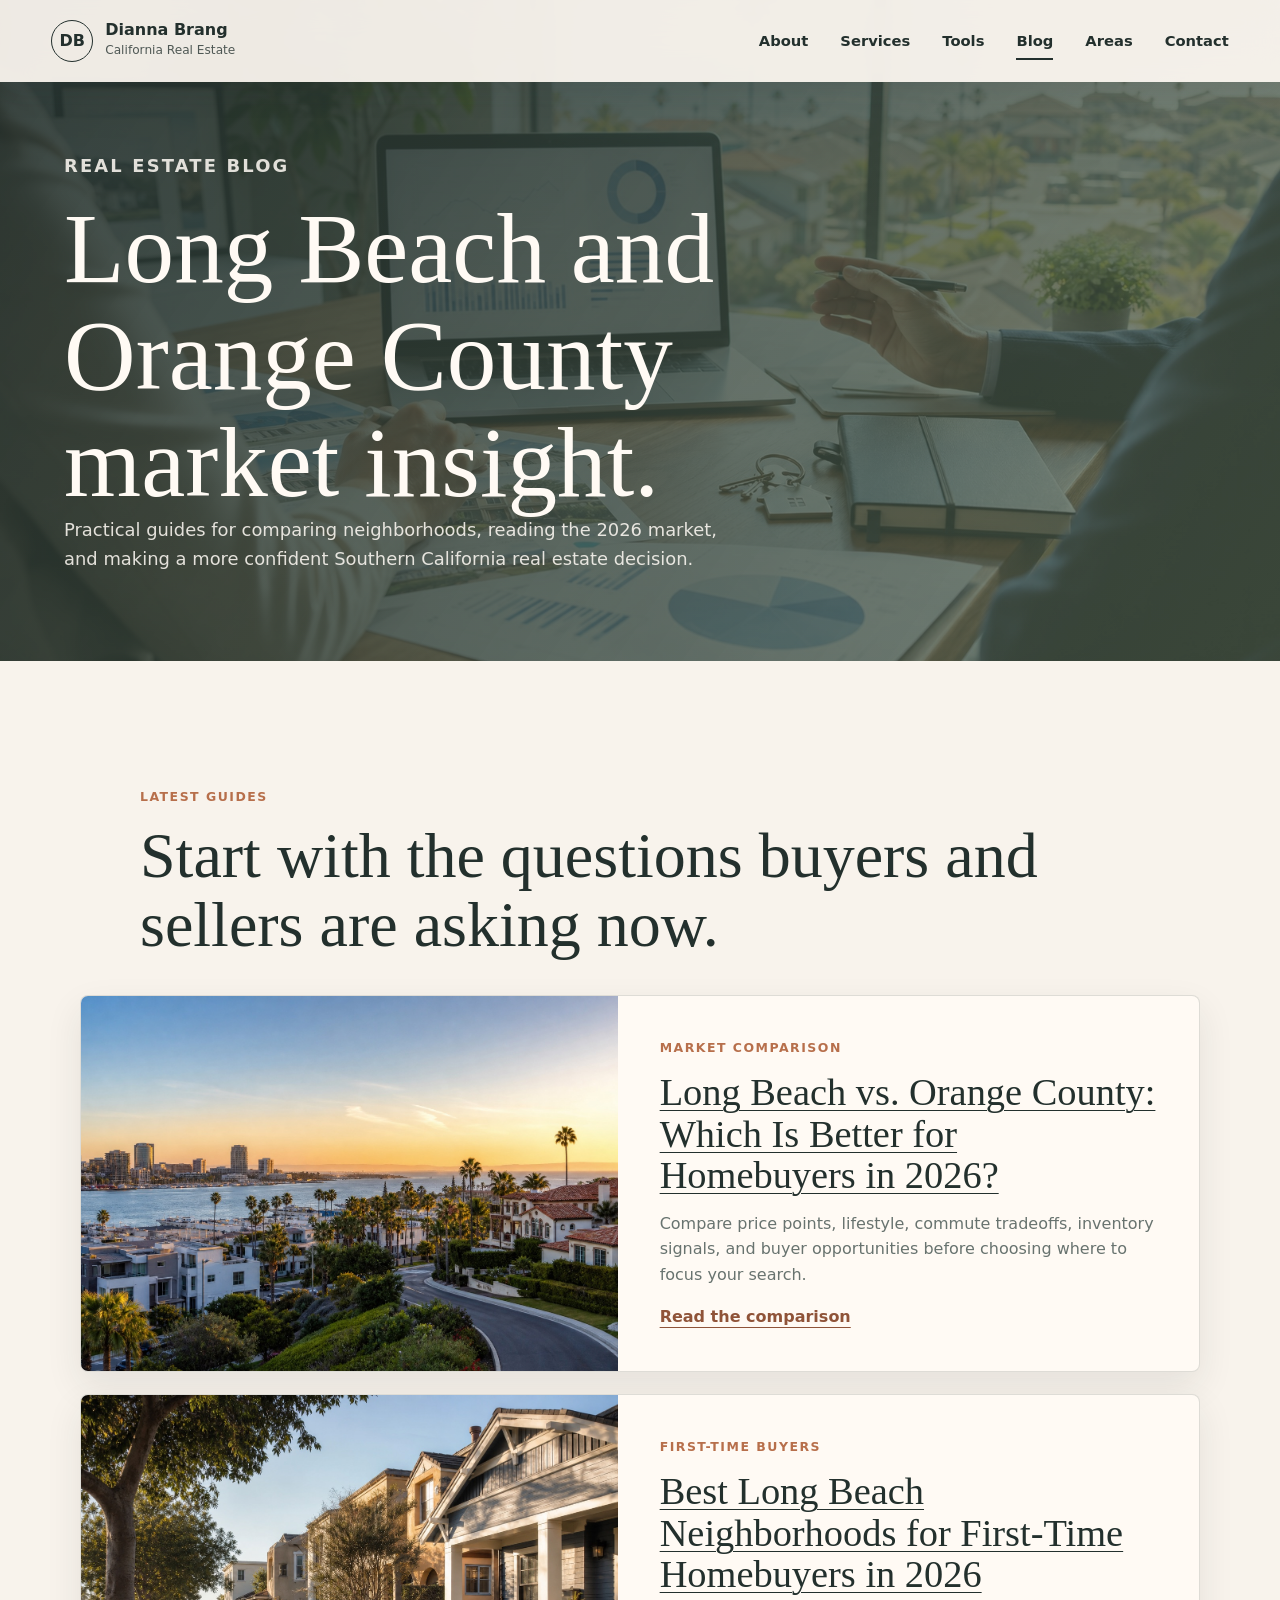
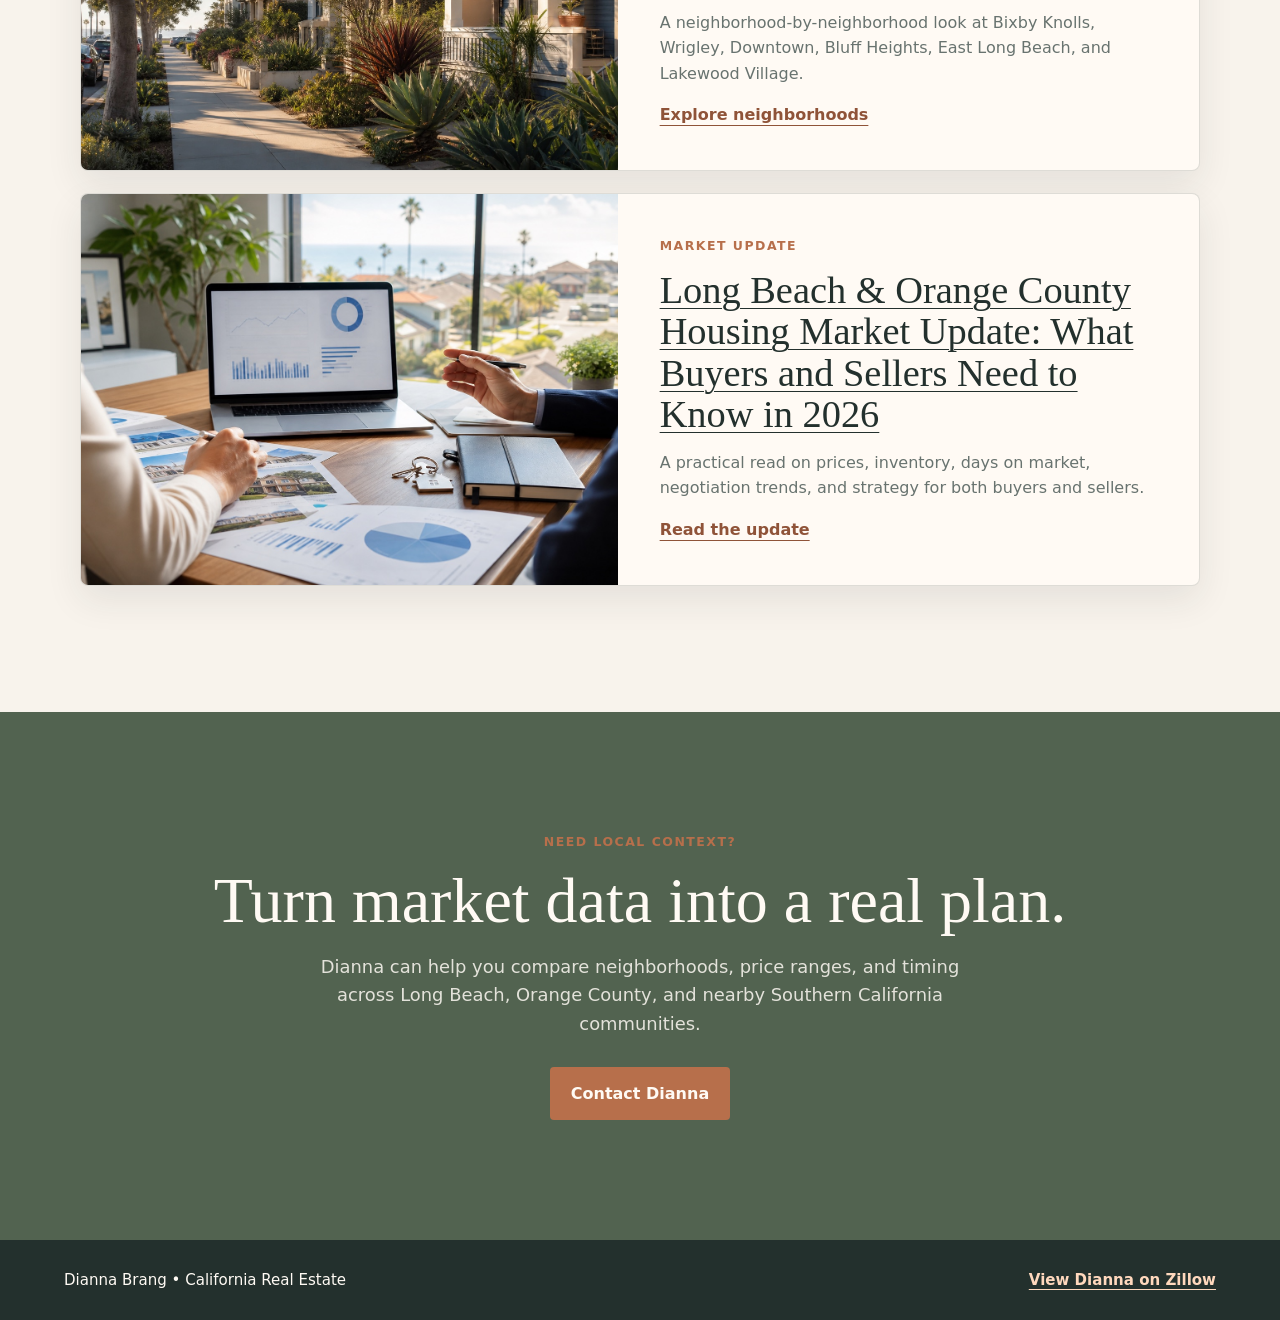
==== blog/index.html @ 94bc1643 "updating with blogs" ====
<!doctype html>
<html lang="en">
  <head>
    <meta charset="utf-8">
    <meta name="viewport" content="width=device-width, initial-scale=1">
    <meta
      name="description"
      content="Real estate guides from Dianna Brang for Long Beach and Orange County buyers and sellers, including 2026 market updates, neighborhood tips, and area comparisons."
    >
    <meta name="robots" content="index, follow, max-image-preview:large">
    <title>Real Estate Blog | Dianna Brang California Real Estate</title>
    <link rel="canonical" href="https://www.diannabranghomes.com/blog/">
    <meta property="og:type" content="website">
    <meta property="og:site_name" content="Dianna Brang California Real Estate">
    <meta property="og:title" content="Real Estate Blog | Dianna Brang California Real Estate">
    <meta
      property="og:description"
      content="Guides for Long Beach and Orange County buyers and sellers, including 2026 market updates, neighborhood tips, and area comparisons."
    >
    <meta property="og:url" content="https://www.diannabranghomes.com/blog/">
    <meta property="og:image" content="https://www.diannabranghomes.com/assets/img/blog/long-beach-vs-orange-county-2026.jpg">
    <meta property="og:image:alt" content="Southern California coastal homes near Long Beach and Orange County.">
    <meta property="og:image:width" content="1672">
    <meta property="og:image:height" content="941">
    <meta name="twitter:card" content="summary_large_image">
    <meta name="twitter:title" content="Real Estate Blog | Dianna Brang California Real Estate">
    <meta
      name="twitter:description"
      content="Long Beach and Orange County real estate guides for buyers and sellers in 2026."
    >
    <meta name="twitter:image" content="https://www.diannabranghomes.com/assets/img/blog/long-beach-vs-orange-county-2026.jpg">
    <link rel="stylesheet" href="../assets/css/styles.css?v=20260520-1">
    <script type="application/ld+json">
      {
        "@context": "https://schema.org",
        "@type": "Blog",
        "@id": "https://www.diannabranghomes.com/blog/#blog",
        "name": "Dianna Brang Real Estate Blog",
        "description": "Long Beach and Orange County real estate guides for buyers and sellers.",
        "url": "https://www.diannabranghomes.com/blog/",
        "publisher": {
          "@type": "Person",
          "name": "Dianna Brang",
          "url": "https://www.diannabranghomes.com/"
        },
        "blogPost": [
          {
            "@type": "BlogPosting",
            "headline": "Long Beach vs Orange County Real Estate: Where Should You Buy in 2026?",
            "url": "https://www.diannabranghomes.com/blog/long-beach-vs-orange-county-real-estate-2026/"
          },
          {
            "@type": "BlogPosting",
            "headline": "Best Long Beach Neighborhoods for First-Time Homebuyers in 2026",
            "url": "https://www.diannabranghomes.com/blog/best-long-beach-neighborhoods-first-time-homebuyers-2026/"
          },
          {
            "@type": "BlogPosting",
            "headline": "Long Beach & Orange County Housing Market Update 2026",
            "url": "https://www.diannabranghomes.com/blog/long-beach-orange-county-housing-market-update-2026/"
          }
        ]
      }
    </script>
    <script>
      if (window.location.pathname.endsWith("/index.html")) {
        window.location.replace(window.location.pathname.replace(/index\.html$/, "") + window.location.search + window.location.hash);
      }
    </script>
  </head>
  <body class="interior-page blog-page">
    <a class="skip-link" href="#main">Skip to content</a>

    <header class="site-header" data-site-header>
      <a class="brand" href="../" aria-label="Dianna Brang home">
        <span class="brand-mark">DB</span>
        <span>
          <strong>Dianna Brang</strong>
          <small>California Real Estate</small>
        </span>
      </a>

      <button class="nav-toggle" type="button" aria-expanded="false" aria-controls="site-nav">
        <span class="nav-toggle-line"></span>
        <span class="nav-toggle-line"></span>
        <span class="nav-toggle-line"></span>
        <span class="sr-only">Toggle navigation</span>
      </button>

      <nav class="site-nav" id="site-nav" aria-label="Primary navigation">
        <a href="../#about">About</a>
        <a href="../#services">Services</a>
        <a href="../tools/">Tools</a>
        <a href="./" aria-current="page">Blog</a>
        <a href="../#areas">Areas</a>
        <a href="../contact/">Contact</a>
      </nav>
    </header>

    <main id="main">
      <section class="contact-hero blog-index-hero">
        <div class="contact-intro">
          <p class="eyebrow">Real Estate Blog</p>
          <h1>Long Beach and Orange County market insight.</h1>
          <p>
            Practical guides for comparing neighborhoods, reading the 2026 market, and
            making a more confident Southern California real estate decision.
          </p>
        </div>
      </section>

      <section class="section blog-list-section" aria-labelledby="blog-list-title">
        <div class="section-heading">
          <p class="eyebrow">Latest Guides</p>
          <h2 id="blog-list-title">Start with the questions buyers and sellers are asking now.</h2>
        </div>

        <div class="blog-list">
          <article class="blog-card">
            <a class="blog-card-image" href="./long-beach-vs-orange-county-real-estate-2026/" aria-label="Read Long Beach vs Orange County Real Estate">
              <img
                src="../assets/img/blog/long-beach-vs-orange-county-2026.jpg"
                alt="Southern California coastal homes representing Long Beach and Orange County real estate."
                width="1672"
                height="941"
                loading="eager"
              >
            </a>
            <div class="blog-card-content">
              <p class="eyebrow">Market Comparison</p>
              <h2>
                <a href="./long-beach-vs-orange-county-real-estate-2026/">
                  Long Beach vs. Orange County: Which Is Better for Homebuyers in 2026?
                </a>
              </h2>
              <p>
                Compare price points, lifestyle, commute tradeoffs, inventory signals, and
                buyer opportunities before choosing where to focus your search.
              </p>
              <a class="text-link" href="./long-beach-vs-orange-county-real-estate-2026/">Read the comparison</a>
            </div>
          </article>

          <article class="blog-card">
            <a class="blog-card-image" href="./best-long-beach-neighborhoods-first-time-homebuyers-2026/" aria-label="Read best Long Beach neighborhoods for first-time homebuyers">
              <img
                src="../assets/img/blog/long-beach-first-time-homebuyers-2026.jpg"
                alt="Tree-lined Long Beach street with Craftsman homes and small condos for first-time homebuyers."
                width="1672"
                height="941"
                loading="lazy"
              >
            </a>
            <div class="blog-card-content">
              <p class="eyebrow">First-Time Buyers</p>
              <h2>
                <a href="./best-long-beach-neighborhoods-first-time-homebuyers-2026/">
                  Best Long Beach Neighborhoods for First-Time Homebuyers in 2026
                </a>
              </h2>
              <p>
                A neighborhood-by-neighborhood look at Bixby Knolls, Wrigley, Downtown,
                Bluff Heights, East Long Beach, and Lakewood Village.
              </p>
              <a class="text-link" href="./best-long-beach-neighborhoods-first-time-homebuyers-2026/">Explore neighborhoods</a>
            </div>
          </article>

          <article class="blog-card">
            <a class="blog-card-image" href="./long-beach-orange-county-housing-market-update-2026/" aria-label="Read Long Beach and Orange County housing market update">
              <img
                src="../assets/img/blog/housing-market-update-2026.jpg"
                alt="Real estate market charts and listing sheets on a desk overlooking Southern California homes."
                width="1672"
                height="941"
                loading="lazy"
              >
            </a>
            <div class="blog-card-content">
              <p class="eyebrow">Market Update</p>
              <h2>
                <a href="./long-beach-orange-county-housing-market-update-2026/">
                  Long Beach &amp; Orange County Housing Market Update: What Buyers and Sellers Need to Know in 2026
                </a>
              </h2>
              <p>
                A practical read on prices, inventory, days on market, negotiation trends,
                and strategy for both buyers and sellers.
              </p>
              <a class="text-link" href="./long-beach-orange-county-housing-market-update-2026/">Read the update</a>
            </div>
          </article>
        </div>
      </section>

      <section class="cta-section">
        <div class="cta-inner">
          <p class="eyebrow">Need Local Context?</p>
          <h2>Turn market data into a real plan.</h2>
          <p>
            Dianna can help you compare neighborhoods, price ranges, and timing across Long
            Beach, Orange County, and nearby Southern California communities.
          </p>
          <a class="button button-primary" href="../contact/">Contact Dianna</a>
        </div>
      </section>
    </main>

    <footer class="site-footer">
      <p>Dianna Brang &bull; California Real Estate</p>
      <a href="https://www.zillow.com/profile/diannabrang" rel="noopener noreferrer" target="_blank">
        View Dianna on Zillow
      </a>
    </footer>

    <script src="../assets/js/main.js?v=20260519-3"></script>
  </body>
</html>
---- assets/css/styles.css ----
:root {
  --ivory: #f8f3ec;
  --warm-white: #fffaf4;
  --sand: #e7d5c2;
  --sage: #8b9b85;
  --sage-dark: #526350;
  --blue: #6d96a4;
  --terracotta: #b76f4b;
  --terracotta-dark: #8f5338;
  --charcoal: #23302d;
  --muted: #68736f;
  --line: rgba(35, 48, 45, 0.15);
  --shadow: 0 18px 48px rgba(35, 48, 45, 0.15);
  --header-height: 82px;
  font-family: ui-sans-serif, system-ui, -apple-system, BlinkMacSystemFont, "Segoe UI", sans-serif;
  color: var(--charcoal);
  background: var(--ivory);
}

* {
  box-sizing: border-box;
}

html {
  scroll-behavior: smooth;
}

body {
  margin: 0;
  background: var(--ivory);
  color: var(--charcoal);
  line-height: 1.6;
}

img {
  display: block;
  max-width: 100%;
}

a {
  color: inherit;
}

button,
input,
select,
textarea {
  font: inherit;
}

.skip-link {
  position: fixed;
  top: 12px;
  left: 12px;
  z-index: 100;
  transform: translateY(-150%);
  background: var(--charcoal);
  color: var(--warm-white);
  padding: 10px 14px;
  border-radius: 4px;
}

.skip-link:focus {
  transform: translateY(0);
}

.sr-only {
  position: absolute;
  width: 1px;
  height: 1px;
  padding: 0;
  margin: -1px;
  overflow: hidden;
  clip: rect(0, 0, 0, 0);
  white-space: nowrap;
  border: 0;
}

.site-header {
  position: fixed;
  top: 0;
  left: 0;
  right: 0;
  z-index: 20;
  min-height: var(--header-height);
  display: flex;
  align-items: center;
  justify-content: space-between;
  gap: 24px;
  padding: 18px clamp(18px, 4vw, 56px);
  color: var(--warm-white);
  transition: background 180ms ease, box-shadow 180ms ease, color 180ms ease;
}

.site-header.is-scrolled,
body.contact-page .site-header,
body.interior-page .site-header {
  background: rgba(255, 250, 244, 0.92);
  color: var(--charcoal);
  box-shadow: 0 10px 30px rgba(35, 48, 45, 0.1);
  backdrop-filter: blur(16px);
}

.brand {
  display: inline-flex;
  align-items: center;
  gap: 12px;
  text-decoration: none;
  min-width: 0;
}

.brand-mark {
  display: grid;
  place-items: center;
  width: 42px;
  height: 42px;
  border: 1px solid currentColor;
  border-radius: 50%;
  font-weight: 700;
  letter-spacing: 0;
}

.brand strong,
.brand small {
  display: block;
}

.brand strong {
  font-size: 1rem;
  line-height: 1.15;
}

.brand small {
  margin-top: 2px;
  font-size: 0.76rem;
  color: currentColor;
  opacity: 0.78;
}

.site-nav {
  display: flex;
  align-items: center;
  gap: clamp(16px, 2.5vw, 34px);
  font-size: 0.92rem;
  font-weight: 650;
}

.site-nav a {
  position: relative;
  text-decoration: none;
}

.site-nav a::after {
  content: "";
  position: absolute;
  left: 0;
  right: 0;
  bottom: -7px;
  height: 2px;
  background: currentColor;
  transform: scaleX(0);
  transform-origin: left;
  transition: transform 160ms ease;
}

.site-nav a:hover::after,
.site-nav a:focus-visible::after,
.site-nav a[aria-current="page"]::after {
  transform: scaleX(1);
}

.nav-toggle {
  display: none;
  width: 44px;
  height: 44px;
  border: 1px solid currentColor;
  border-radius: 50%;
  background: transparent;
  color: inherit;
  place-items: center;
  padding: 0;
}

.nav-toggle-line {
  display: block;
  width: 18px;
  height: 2px;
  background: currentColor;
  margin: 3px auto;
}

.hero,
.image-band {
  position: relative;
  overflow: hidden;
  isolation: isolate;
}

.hero {
  min-height: 86svh;
  display: flex;
  align-items: center;
  padding: calc(var(--header-height) + 48px) clamp(20px, 6vw, 80px) 70px;
}

.hero-media,
.band-media {
  position: absolute;
  inset: 0;
  z-index: -2;
}

.hero-media img,
.band-media img {
  width: 100%;
  height: 116%;
  object-fit: cover;
  transform: translate3d(0, var(--parallax-y, 0), 0);
  will-change: transform;
}

.hero-media img {
  object-position: center;
}

.hero-shade {
  position: absolute;
  inset: 0;
  z-index: -1;
  background:
    linear-gradient(90deg, rgba(25, 34, 31, 0.7), rgba(25, 34, 31, 0.22) 52%, rgba(25, 34, 31, 0.08)),
    linear-gradient(0deg, rgba(35, 48, 45, 0.16), transparent 52%);
}

.hero-content {
  max-width: 940px;
  color: var(--warm-white);
  text-wrap: balance;
}

.hero-heading {
  display: flex;
  align-items: end;
  gap: clamp(18px, 3vw, 28px);
  margin-bottom: 18px;
}

.hero-portrait {
  flex: 0 0 auto;
  width: clamp(96px, 12vw, 154px);
  aspect-ratio: 1;
  object-fit: cover;
  border-radius: 50%;
  border: 7px solid rgba(255, 250, 244, 0.9);
  box-shadow: 0 18px 44px rgba(10, 16, 15, 0.34);
}

.hero-heading h1 {
  max-width: 760px;
  font-size: clamp(3.6rem, 8.8vw, 7.2rem);
}

.eyebrow {
  margin: 0 0 14px;
  color: var(--terracotta);
  font-size: 0.78rem;
  font-weight: 800;
  letter-spacing: 0.12em;
  text-transform: uppercase;
}

.hero .eyebrow,
.image-band .eyebrow {
  color: #ffd8bd;
}

h1,
h2,
h3,
p {
  margin-top: 0;
}

h1,
h2,
h3 {
  line-height: 1.08;
}

h1 {
  margin-bottom: 0;
  font-family: Georgia, "Times New Roman", serif;
  font-size: clamp(4rem, 12vw, 8.8rem);
  font-weight: 500;
  letter-spacing: 0;
}

h2 {
  margin-bottom: 18px;
  font-family: Georgia, "Times New Roman", serif;
  font-size: clamp(2.1rem, 5vw, 4.8rem);
  font-weight: 500;
  letter-spacing: 0;
}

h3 {
  margin-bottom: 12px;
  font-size: 1.2rem;
}

.hero-copy {
  max-width: 610px;
  margin-bottom: 30px;
  font-size: clamp(1.05rem, 2vw, 1.42rem);
}

.hero-actions {
  display: flex;
  flex-wrap: wrap;
  gap: 12px;
}

.reviews-section {
  overflow: hidden;
  padding: clamp(52px, 7vw, 82px) 0;
  background:
    linear-gradient(90deg, rgba(248, 243, 236, 1), rgba(255, 250, 244, 0.92), rgba(248, 243, 236, 1)),
    var(--ivory);
}

.reviews-heading {
  width: min(980px, calc(100% - 40px));
  margin: 0 auto 30px;
}

.reviews-heading h2 {
  max-width: 760px;
  margin-bottom: 12px;
}

.reviews-heading p:not(.eyebrow) {
  max-width: 680px;
  margin-bottom: 0;
  color: var(--muted);
  font-size: 1.05rem;
}

.award-note {
  width: min(980px, calc(100% - 40px));
  margin: -8px auto 24px;
  display: flex;
  flex-wrap: wrap;
  align-items: center;
  gap: 8px 12px;
  color: var(--muted);
  font-size: 0.95rem;
}

.award-note strong {
  color: var(--charcoal);
  font-weight: 800;
}

.review-marquee {
  position: relative;
  width: 100%;
  overflow: hidden;
}

.review-marquee::before,
.review-marquee::after {
  content: "";
  position: absolute;
  top: 0;
  bottom: 0;
  z-index: 2;
  width: clamp(34px, 8vw, 120px);
  pointer-events: none;
}

.review-marquee::before {
  left: 0;
  background: linear-gradient(90deg, var(--ivory), rgba(248, 243, 236, 0));
}

.review-marquee::after {
  right: 0;
  background: linear-gradient(270deg, var(--ivory), rgba(248, 243, 236, 0));
}

.review-track {
  display: flex;
  width: max-content;
  max-width: none;
  flex-wrap: nowrap;
  gap: 18px;
  padding: 8px 18px 18px;
  animation: review-scroll 74s linear infinite;
}

.review-marquee:hover .review-track,
.review-marquee:focus-within .review-track {
  animation-play-state: paused;
}

.review-card {
  flex: 0 0 auto;
  display: flex;
  flex-direction: column;
  justify-content: space-between;
  width: clamp(280px, 28vw, 390px);
  min-height: 248px;
  padding: 25px;
  border: 1px solid rgba(35, 48, 45, 0.12);
  border-radius: 8px;
  background: var(--warm-white);
  box-shadow: 0 14px 36px rgba(35, 48, 45, 0.09);
}

.review-card p {
  margin-bottom: 24px;
  color: var(--charcoal);
  font-family: Georgia, "Times New Roman", serif;
  font-size: 1.12rem;
  line-height: 1.48;
}

.review-card footer {
  color: var(--charcoal);
  font-size: 0.95rem;
  font-weight: 800;
}

.review-card span {
  display: block;
  margin-top: 3px;
  color: var(--muted);
  font-size: 0.84rem;
  font-weight: 700;
}

@keyframes review-scroll {
  from {
    transform: translateX(0);
  }

  to {
    transform: translateX(-50%);
  }
}

.button {
  display: inline-flex;
  align-items: center;
  justify-content: center;
  min-height: 48px;
  padding: 13px 20px;
  border: 1px solid transparent;
  border-radius: 4px;
  font-weight: 750;
  text-decoration: none;
  cursor: pointer;
  transition: transform 160ms ease, background 160ms ease, color 160ms ease, border-color 160ms ease;
}

.button:hover,
.button:focus-visible {
  transform: translateY(-1px);
}

.button:disabled {
  cursor: wait;
  opacity: 0.68;
  transform: none;
}

.button-primary {
  background: var(--terracotta);
  color: var(--warm-white);
}

.button-primary:hover,
.button-primary:focus-visible {
  background: var(--terracotta-dark);
}

.button-secondary {
  border-color: rgba(255, 250, 244, 0.72);
  color: var(--warm-white);
  background: rgba(255, 250, 244, 0.08);
}

.section {
  padding: clamp(72px, 10vw, 126px) clamp(20px, 5vw, 72px);
}

.content-grid {
  width: min(1120px, 100%);
  margin: 0 auto;
  display: grid;
  grid-template-columns: minmax(0, 1.08fr) minmax(280px, 0.92fr);
  gap: clamp(36px, 7vw, 92px);
  align-items: center;
}

.about-section {
  background: var(--warm-white);
}

.about-grid p {
  max-width: 670px;
  color: var(--muted);
  font-size: 1.03rem;
}

.inline-links {
  margin-top: 24px;
}

.inline-links a,
.contact-aside a,
.site-footer a {
  color: var(--terracotta-dark);
  font-weight: 750;
  text-underline-offset: 4px;
}

.profile-panel {
  align-self: stretch;
  display: grid;
  align-content: center;
  gap: 22px;
  padding: clamp(18px, 4vw, 34px);
  border: 1px solid var(--line);
  border-radius: 8px;
  background: linear-gradient(145deg, rgba(231, 213, 194, 0.48), rgba(255, 250, 244, 0.92));
  box-shadow: var(--shadow);
}

.contact-aside img {
  width: 160px;
  height: 160px;
  object-fit: cover;
  border-radius: 50%;
  border: 8px solid var(--warm-white);
  box-shadow: 0 16px 36px rgba(35, 48, 45, 0.12);
}

.profile-panel p {
  margin-bottom: 0;
}

.services-section {
  background: #f0e4d6;
}

.section-heading {
  width: min(1000px, 100%);
  margin: 0 auto 36px;
}

.service-grid {
  width: min(1120px, 100%);
  margin: 0 auto;
  display: grid;
  grid-template-columns: repeat(4, minmax(0, 1fr));
  gap: 16px;
}

.service-card {
  min-height: 270px;
  padding: 26px;
  border-radius: 8px;
  background: var(--warm-white);
  border: 1px solid rgba(35, 48, 45, 0.1);
  box-shadow: 0 14px 36px rgba(35, 48, 45, 0.09);
}

.service-card p {
  margin-bottom: 0;
  color: var(--muted);
}

.service-icon {
  display: inline-grid;
  place-items: center;
  width: 42px;
  height: 42px;
  margin-bottom: 28px;
  border-radius: 50%;
  background: #e9f0ef;
  color: var(--sage-dark);
  font-size: 0.82rem;
  font-weight: 800;
}

.calculator-section {
  background: var(--warm-white);
}

.calculator-layout {
  width: min(1120px, 100%);
  margin: 0 auto;
  display: grid;
  grid-template-columns: minmax(260px, 0.82fr) minmax(0, 1.18fr);
  gap: clamp(32px, 6vw, 76px);
  align-items: start;
}

.calculator-intro {
  position: sticky;
  top: calc(var(--header-height) + 24px);
}

.calculator-intro p:not(.eyebrow) {
  max-width: 540px;
  color: var(--muted);
  font-size: 1.04rem;
}

.mortgage-calculator {
  display: grid;
  gap: 18px;
  padding: clamp(22px, 4vw, 34px);
  border: 1px solid var(--line);
  border-radius: 8px;
  background: linear-gradient(145deg, rgba(231, 213, 194, 0.32), rgba(255, 250, 244, 0.96));
  box-shadow: var(--shadow);
}

.calculator-fields {
  display: grid;
  grid-template-columns: repeat(2, minmax(0, 1fr));
  gap: 16px;
}

.mortgage-calculator label {
  display: grid;
  gap: 7px;
  color: var(--charcoal);
  font-weight: 750;
}

.mortgage-calculator label span {
  font-size: 0.92rem;
}

.mortgage-calculator input,
.mortgage-calculator select {
  width: 100%;
  min-height: 48px;
  border: 1px solid rgba(35, 48, 45, 0.22);
  border-radius: 5px;
  background: #fffdf9;
  color: var(--charcoal);
  padding: 12px 13px;
  outline: none;
  transition: border-color 160ms ease, box-shadow 160ms ease;
}

.mortgage-calculator input:focus,
.mortgage-calculator select:focus {
  border-color: var(--blue);
  box-shadow: 0 0 0 4px rgba(109, 150, 164, 0.18);
}

.calculator-result {
  padding: clamp(20px, 4vw, 30px);
  border-radius: 8px;
  background: var(--charcoal);
  color: var(--warm-white);
}

.calculator-result > span {
  display: block;
  color: rgba(255, 250, 244, 0.72);
  font-size: 0.86rem;
  font-weight: 800;
  letter-spacing: 0.08em;
  text-transform: uppercase;
}

.calculator-result strong {
  display: block;
  margin-top: 6px;
  font-size: clamp(2.35rem, 6vw, 4rem);
  line-height: 1.05;
}

.calculator-result dl {
  display: grid;
  gap: 10px;
  margin: 24px 0 0;
}

.calculator-result div {
  display: flex;
  align-items: baseline;
  justify-content: space-between;
  gap: 16px;
  padding-top: 10px;
  border-top: 1px solid rgba(255, 250, 244, 0.16);
}

.calculator-result dt {
  color: rgba(255, 250, 244, 0.72);
}

.calculator-result dd {
  margin: 0;
  font-weight: 800;
}

.calculator-result p {
  margin: 20px 0 0;
  color: rgba(255, 250, 244, 0.7);
  font-size: 0.9rem;
}

.image-band {
  min-height: 540px;
  display: grid;
  place-items: center;
  padding: 80px 20px;
  color: var(--warm-white);
}

.image-band::after {
  content: "";
  position: absolute;
  inset: 0;
  z-index: -1;
  background: linear-gradient(90deg, rgba(20, 29, 27, 0.68), rgba(20, 29, 27, 0.22));
}

.band-content {
  width: min(840px, 100%);
  margin-right: auto;
  padding-left: clamp(0px, 4vw, 52px);
}

.band-content p:not(.eyebrow) {
  max-width: 620px;
  font-size: 1.18rem;
}

.areas-section {
  background: var(--warm-white);
}

.areas-grid {
  grid-template-columns: minmax(0, 0.88fr) minmax(0, 1.12fr);
}

.area-list {
  display: flex;
  flex-wrap: wrap;
  gap: 12px;
}

.area-list span {
  display: inline-flex;
  align-items: center;
  min-height: 44px;
  padding: 10px 15px;
  border-radius: 999px;
  background: #edf3f1;
  color: var(--sage-dark);
  font-weight: 700;
}

.cta-section {
  padding: clamp(76px, 10vw, 120px) 20px;
  background: var(--sage-dark);
  color: var(--warm-white);
}

.cta-inner {
  width: min(860px, 100%);
  margin: 0 auto;
  text-align: center;
}

.cta-inner p:not(.eyebrow) {
  max-width: 650px;
  margin: 0 auto 28px;
  color: rgba(255, 250, 244, 0.84);
  font-size: 1.12rem;
}

.site-footer {
  display: flex;
  align-items: center;
  justify-content: space-between;
  gap: 18px;
  padding: 28px clamp(20px, 5vw, 72px);
  background: var(--charcoal);
  color: var(--warm-white);
  font-size: 0.94rem;
}

.site-footer p {
  margin: 0;
}

.site-footer a {
  color: #ffd8bd;
}

.contact-hero {
  min-height: 430px;
  display: grid;
  align-items: end;
  padding: calc(var(--header-height) + 70px) clamp(20px, 5vw, 72px) 70px;
  background:
    linear-gradient(125deg, rgba(82, 99, 80, 0.95), rgba(109, 150, 164, 0.76)),
    url("../img/california-living-parallax.jpg") center / cover;
  color: var(--warm-white);
}

.contact-intro {
  width: min(900px, 100%);
}

.contact-intro h1 {
  font-size: clamp(3rem, 8vw, 6.2rem);
}

.contact-intro p {
  max-width: 680px;
  font-size: 1.12rem;
  color: rgba(255, 250, 244, 0.86);
}

.contact-section {
  background: var(--ivory);
}

.contact-layout {
  width: min(1120px, 100%);
  margin: 0 auto;
  display: grid;
  grid-template-columns: minmax(250px, 0.72fr) minmax(0, 1.28fr);
  gap: clamp(28px, 5vw, 62px);
  align-items: start;
}

.contact-aside {
  position: sticky;
  top: calc(var(--header-height) + 24px);
  padding: 28px;
  border-radius: 8px;
  background: var(--warm-white);
  border: 1px solid var(--line);
  box-shadow: var(--shadow);
}

.contact-aside img {
  margin-bottom: 22px;
}

.contact-aside p {
  color: var(--muted);
}

.contact-form {
  padding: clamp(22px, 4vw, 38px);
  border-radius: 8px;
  background: var(--warm-white);
  border: 1px solid var(--line);
  box-shadow: var(--shadow);
}

.form-grid {
  display: grid;
  grid-template-columns: repeat(2, minmax(0, 1fr));
  gap: 18px;
}

.contact-form label {
  display: grid;
  gap: 7px;
  color: var(--charcoal);
  font-weight: 750;
}

.contact-form label span {
  font-size: 0.92rem;
}

.contact-form input,
.contact-form select,
.contact-form textarea {
  width: 100%;
  border: 1px solid rgba(35, 48, 45, 0.22);
  border-radius: 5px;
  background: #fffdf9;
  color: var(--charcoal);
  padding: 12px 13px;
  outline: none;
  transition: border-color 160ms ease, box-shadow 160ms ease;
}

.contact-form select:has(option[value=""]:checked),
.contact-form select option[value=""] {
  color: rgba(35, 48, 45, 0.52);
}

.contact-form select option:not([value=""]) {
  color: var(--charcoal);
}

.contact-form textarea {
  resize: vertical;
  min-height: 160px;
}

.contact-form input:focus,
.contact-form select:focus,
.contact-form textarea:focus {
  border-color: var(--blue);
  box-shadow: 0 0 0 4px rgba(109, 150, 164, 0.18);
}

.contact-form .field-error {
  border-color: var(--terracotta-dark);
}

.full-field {
  grid-column: 1 / -1;
}

.form-note {
  margin: 18px 0 24px;
  color: var(--muted);
  font-size: 0.94rem;
}

.form-status {
  margin: 16px 0 0;
  min-height: 24px;
  color: var(--sage-dark);
  font-weight: 750;
}

.form-status.is-error {
  color: var(--terracotta-dark);
}

.form-status.is-success {
  color: var(--sage-dark);
}

.blog-index-hero {
  background:
    linear-gradient(125deg, rgba(35, 48, 45, 0.9), rgba(82, 99, 80, 0.7)),
    url("../img/blog/housing-market-update-2026.jpg") center / cover;
}

.blog-list-section {
  background: var(--ivory);
}

.blog-list {
  width: min(1120px, 100%);
  margin: 0 auto;
  display: grid;
  gap: 22px;
}

.blog-card {
  display: grid;
  grid-template-columns: minmax(260px, 0.48fr) minmax(0, 0.52fr);
  overflow: hidden;
  border: 1px solid var(--line);
  border-radius: 8px;
  background: var(--warm-white);
  box-shadow: 0 14px 36px rgba(35, 48, 45, 0.09);
}

.blog-card-image {
  position: relative;
  min-height: 280px;
  background: #d8e4e0;
}

.blog-card-image img {
  width: 100%;
  height: 100%;
  object-fit: cover;
}

.blog-card-content {
  display: grid;
  align-content: center;
  padding: clamp(24px, 4vw, 42px);
}

.blog-card h2 {
  margin-bottom: 14px;
  font-size: clamp(1.65rem, 3vw, 2.55rem);
}

.blog-card h2 a,
.text-link,
.related-grid a {
  color: inherit;
  text-decoration-thickness: 1px;
  text-underline-offset: 5px;
}

.blog-card p:not(.eyebrow) {
  color: var(--muted);
  font-size: 1rem;
}

.text-link {
  color: var(--terracotta-dark);
  font-weight: 800;
}

.blog-article-hero {
  padding: calc(var(--header-height) + 74px) clamp(20px, 5vw, 72px) 44px;
  background:
    linear-gradient(135deg, rgba(255, 250, 244, 0.96), rgba(231, 213, 194, 0.72)),
    var(--warm-white);
}

.blog-article-intro {
  width: min(980px, 100%);
  margin: 0 auto;
}

.blog-article-intro h1 {
  max-width: 980px;
  margin-bottom: 20px;
  color: var(--charcoal);
  font-size: clamp(2.6rem, 6.6vw, 5.8rem);
}

.blog-article-intro p:not(.eyebrow):not(.article-meta) {
  max-width: 780px;
  color: var(--muted);
  font-size: clamp(1.08rem, 2vw, 1.28rem);
}

.breadcrumb {
  display: flex;
  flex-wrap: wrap;
  gap: 8px;
  margin-bottom: 28px;
  color: var(--muted);
  font-size: 0.88rem;
  font-weight: 750;
}

.breadcrumb a {
  color: var(--terracotta-dark);
  text-decoration-thickness: 1px;
  text-underline-offset: 4px;
}

.article-meta {
  margin: 18px 0 0;
  color: var(--sage-dark);
  font-size: 0.94rem;
  font-weight: 800;
}

.article-cover {
  width: min(1120px, calc(100% - 40px));
  margin: clamp(28px, 5vw, 52px) auto 0;
  overflow: hidden;
  border-radius: 8px;
  box-shadow: var(--shadow);
}

.article-cover img {
  width: 100%;
  aspect-ratio: 1672 / 941;
  object-fit: cover;
}

.blog-article {
  width: min(860px, calc(100% - 40px));
  margin: 0 auto;
  padding: clamp(46px, 7vw, 78px) 0 clamp(60px, 8vw, 92px);
  color: var(--charcoal);
  font-size: 1.06rem;
}

.blog-article h2 {
  margin-top: 44px;
  margin-bottom: 14px;
  font-size: clamp(1.65rem, 3vw, 2.55rem);
}

.blog-article p,
.blog-article li {
  color: var(--muted);
}

.blog-article strong {
  color: var(--charcoal);
}

.blog-article ul {
  padding-left: 1.2rem;
}

.blog-article li + li {
  margin-top: 7px;
}

.article-summary,
.info-panel,
.article-cta {
  border: 1px solid var(--line);
  border-radius: 8px;
  background: var(--warm-white);
  box-shadow: 0 14px 36px rgba(35, 48, 45, 0.08);
}

.article-summary {
  margin-bottom: 34px;
  padding: clamp(22px, 4vw, 30px);
}

.article-summary h2,
.info-panel h2,
.article-cta h2 {
  margin-top: 0;
}

.comparison-grid {
  display: grid;
  grid-template-columns: repeat(2, minmax(0, 1fr));
  gap: 18px;
  margin: 34px 0 12px;
}

.info-panel {
  padding: clamp(22px, 3vw, 28px);
}

.info-panel h2 {
  font-size: clamp(1.35rem, 2.2vw, 1.8rem);
}

.neighborhood-list {
  display: grid;
  gap: 16px;
  margin-top: 30px;
}

.neighborhood-item {
  padding-bottom: 24px;
  border-bottom: 1px solid var(--line);
}

.neighborhood-item:last-child {
  border-bottom: 0;
}

.article-cta {
  margin-top: 46px;
  padding: clamp(24px, 4vw, 34px);
  background: linear-gradient(145deg, rgba(231, 213, 194, 0.42), rgba(255, 250, 244, 0.96));
}

.article-actions {
  display: flex;
  flex-wrap: wrap;
  gap: 12px;
  margin-top: 22px;
}

.button-outline {
  border-color: rgba(35, 48, 45, 0.24);
  background: transparent;
  color: var(--charcoal);
}

.button-outline:hover,
.button-outline:focus-visible {
  border-color: var(--terracotta-dark);
  color: var(--terracotta-dark);
}

.sources-section {
  margin-top: 48px;
  padding-top: 26px;
  border-top: 1px solid var(--line);
}

.sources-section h2 {
  font-size: clamp(1.35rem, 2.4vw, 1.9rem);
}

.sources-section a,
.related-grid a {
  color: var(--terracotta-dark);
  font-weight: 750;
}

.related-posts {
  background: var(--warm-white);
}

.related-grid {
  width: min(1120px, 100%);
  margin: 0 auto;
  display: grid;
  grid-template-columns: repeat(2, minmax(0, 1fr));
  gap: 16px;
}

.related-grid a {
  display: grid;
  align-items: center;
  min-height: 112px;
  padding: 24px;
  border: 1px solid var(--line);
  border-radius: 8px;
  background: var(--ivory);
  box-shadow: 0 10px 28px rgba(35, 48, 45, 0.07);
}

@media (max-width: 920px) {
  .site-header {
    min-height: 72px;
  }

  .nav-toggle {
    display: grid;
  }

  .site-nav {
    position: absolute;
    top: calc(100% - 8px);
    right: clamp(18px, 4vw, 40px);
    width: min(280px, calc(100vw - 36px));
    display: grid;
    gap: 0;
    padding: 10px;
    border-radius: 8px;
    background: var(--warm-white);
    color: var(--charcoal);
    box-shadow: var(--shadow);
    transform: translateY(-8px);
    opacity: 0;
    pointer-events: none;
    transition: opacity 160ms ease, transform 160ms ease;
  }

  .site-header.nav-open .site-nav {
    transform: translateY(0);
    opacity: 1;
    pointer-events: auto;
  }

  .site-nav a {
    padding: 12px;
  }

  .content-grid,
  .areas-grid,
  .calculator-layout,
  .contact-layout,
  .blog-card,
  .comparison-grid,
  .related-grid {
    grid-template-columns: 1fr;
  }

  .calculator-intro {
    position: static;
  }

  .service-grid {
    grid-template-columns: repeat(2, minmax(0, 1fr));
  }

  .contact-aside {
    position: static;
  }

  .blog-card-image {
    min-height: 250px;
  }
}

@media (max-width: 640px) {
  :root {
    --header-height: 72px;
  }

  .site-header {
    padding: 14px 18px;
  }

  .brand small {
    display: none;
  }

  .hero {
    min-height: 82svh;
    align-items: end;
    padding: calc(var(--header-height) + 36px) 20px 56px;
  }

  h1 {
    font-size: clamp(3.35rem, 18vw, 5.5rem);
  }

  .hero-actions,
  .button {
    width: 100%;
  }

  .article-actions {
    width: 100%;
  }

  .hero-heading {
    align-items: start;
    flex-direction: column;
  }

  .hero-portrait {
    width: 98px;
    border-width: 5px;
  }

  .hero-media img,
  .band-media img {
    height: 100%;
    transform: none;
  }

  .review-track {
    animation-duration: 96s;
  }

  .review-card {
    min-height: 286px;
  }

  .service-grid,
  .calculator-fields,
  .form-grid {
    grid-template-columns: 1fr;
  }

  .service-card {
    min-height: 0;
  }

  .image-band {
    min-height: 470px;
    place-items: end start;
  }

  .band-content {
    padding-left: 0;
  }

  .site-footer {
    align-items: flex-start;
    flex-direction: column;
  }

  .blog-article,
  .article-cover {
    width: calc(100% - 36px);
  }
}

@media (prefers-reduced-motion: reduce) {
  *,
  *::before,
  *::after {
    scroll-behavior: auto !important;
    transition-duration: 0.01ms !important;
    animation-duration: 0.01ms !important;
  }

  .parallax-image {
    transform: none !important;
  }

  .review-track {
    transform: none !important;
    scroll-snap-type: x mandatory;
    animation: none;
  }

  .review-marquee {
    overflow-x: auto;
  }

  .review-card {
    scroll-snap-align: start;
  }
}
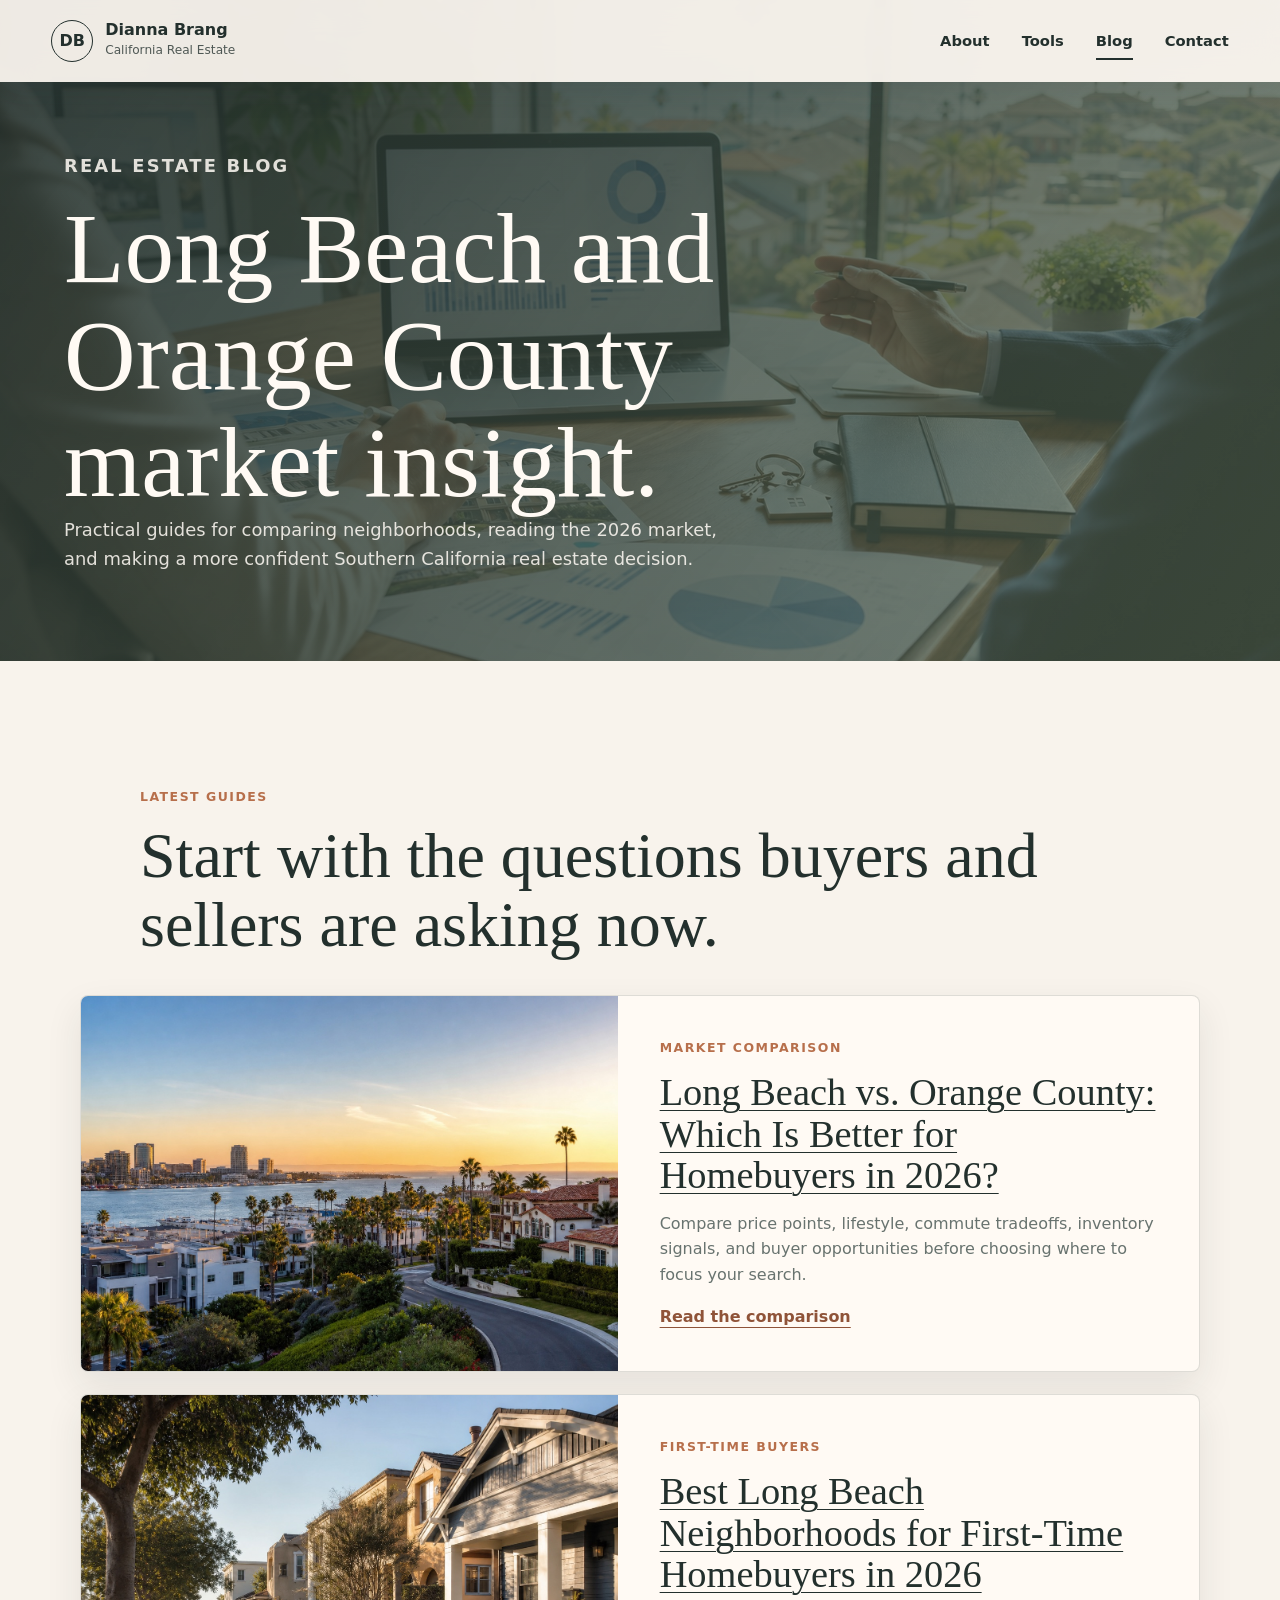
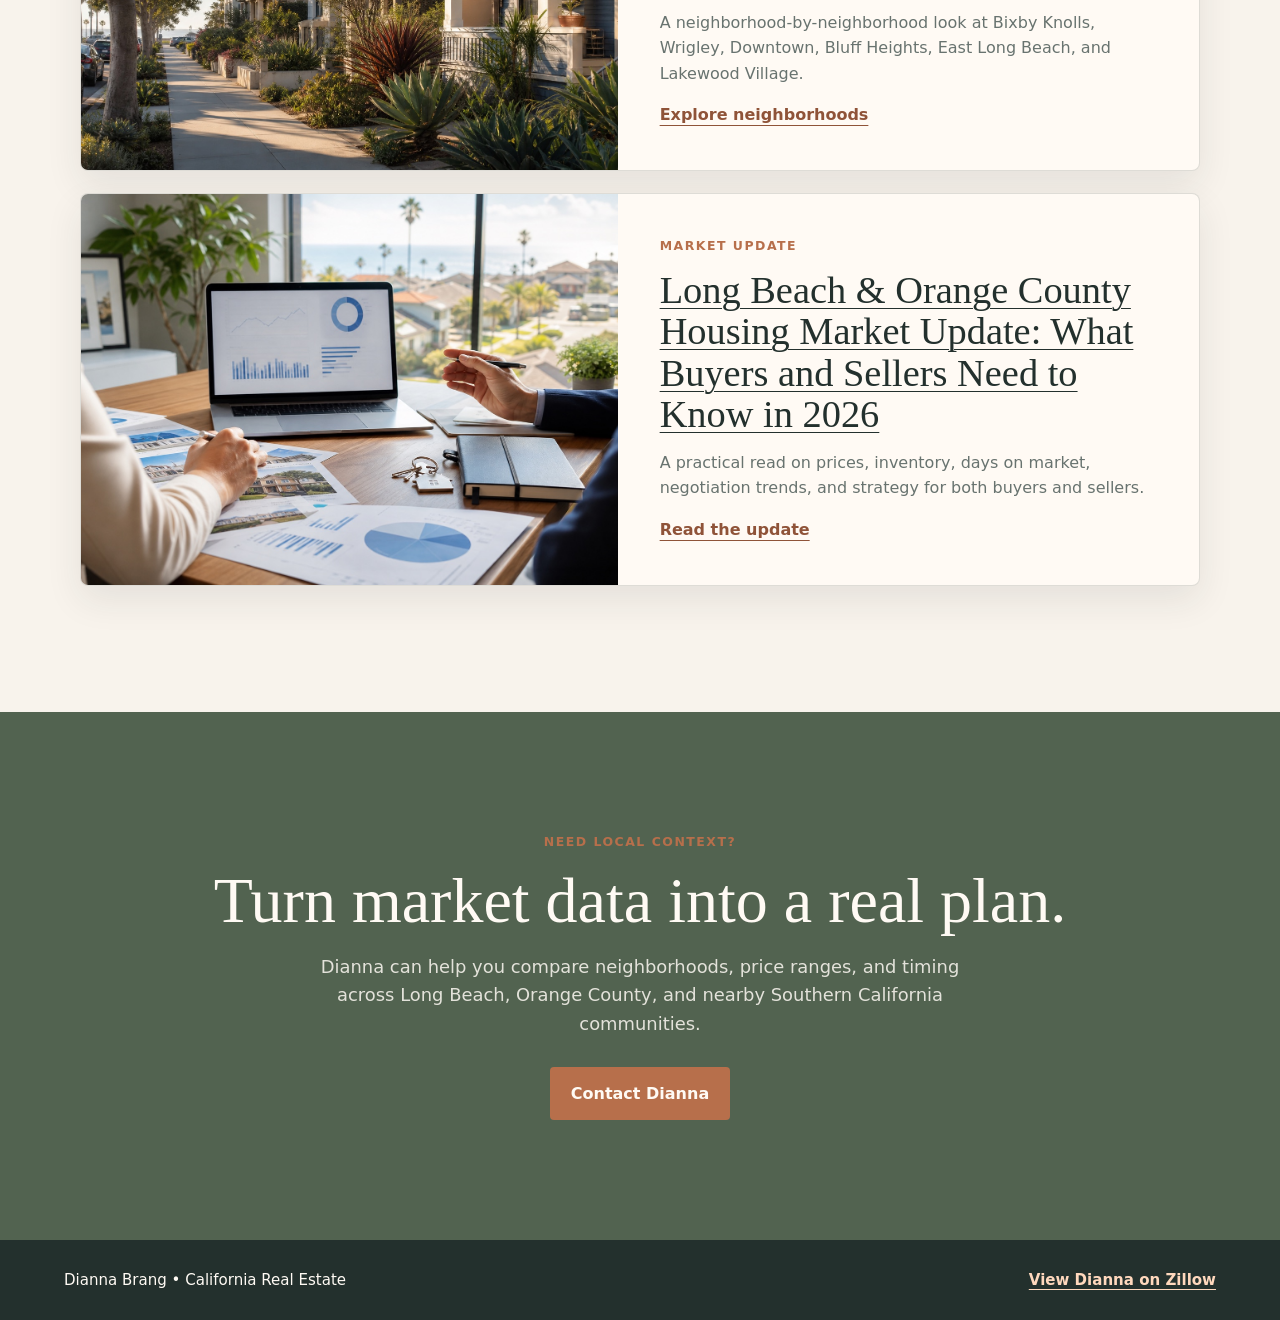
==== commit 4fa697a7: "fixed and moved header to central place" ====
--- a/blog/index.html
+++ b/blog/index.html
@@ -71,31 +71,7 @@
   <body class="interior-page blog-page">
     <a class="skip-link" href="#main">Skip to content</a>
 
-    <header class="site-header" data-site-header>
-      <a class="brand" href="../" aria-label="Dianna Brang home">
-        <span class="brand-mark">DB</span>
-        <span>
-          <strong>Dianna Brang</strong>
-          <small>California Real Estate</small>
-        </span>
-      </a>
-
-      <button class="nav-toggle" type="button" aria-expanded="false" aria-controls="site-nav">
-        <span class="nav-toggle-line"></span>
-        <span class="nav-toggle-line"></span>
-        <span class="nav-toggle-line"></span>
-        <span class="sr-only">Toggle navigation</span>
-      </button>
-
-      <nav class="site-nav" id="site-nav" aria-label="Primary navigation">
-        <a href="../#about">About</a>
-        <a href="../#services">Services</a>
-        <a href="../tools/">Tools</a>
-        <a href="./" aria-current="page">Blog</a>
-        <a href="../#areas">Areas</a>
-        <a href="../contact/">Contact</a>
-      </nav>
-    </header>
+    <header class="site-header" data-site-header data-header-root=".." data-active-page="blog"></header>
 
     <main id="main">
       <section class="contact-hero blog-index-hero">
@@ -213,6 +189,6 @@
       </a>
     </footer>
 
-    <script src="../assets/js/main.js?v=20260519-3"></script>
+    <script src="../assets/js/main.js?v=20260520-2"></script>
   </body>
 </html>
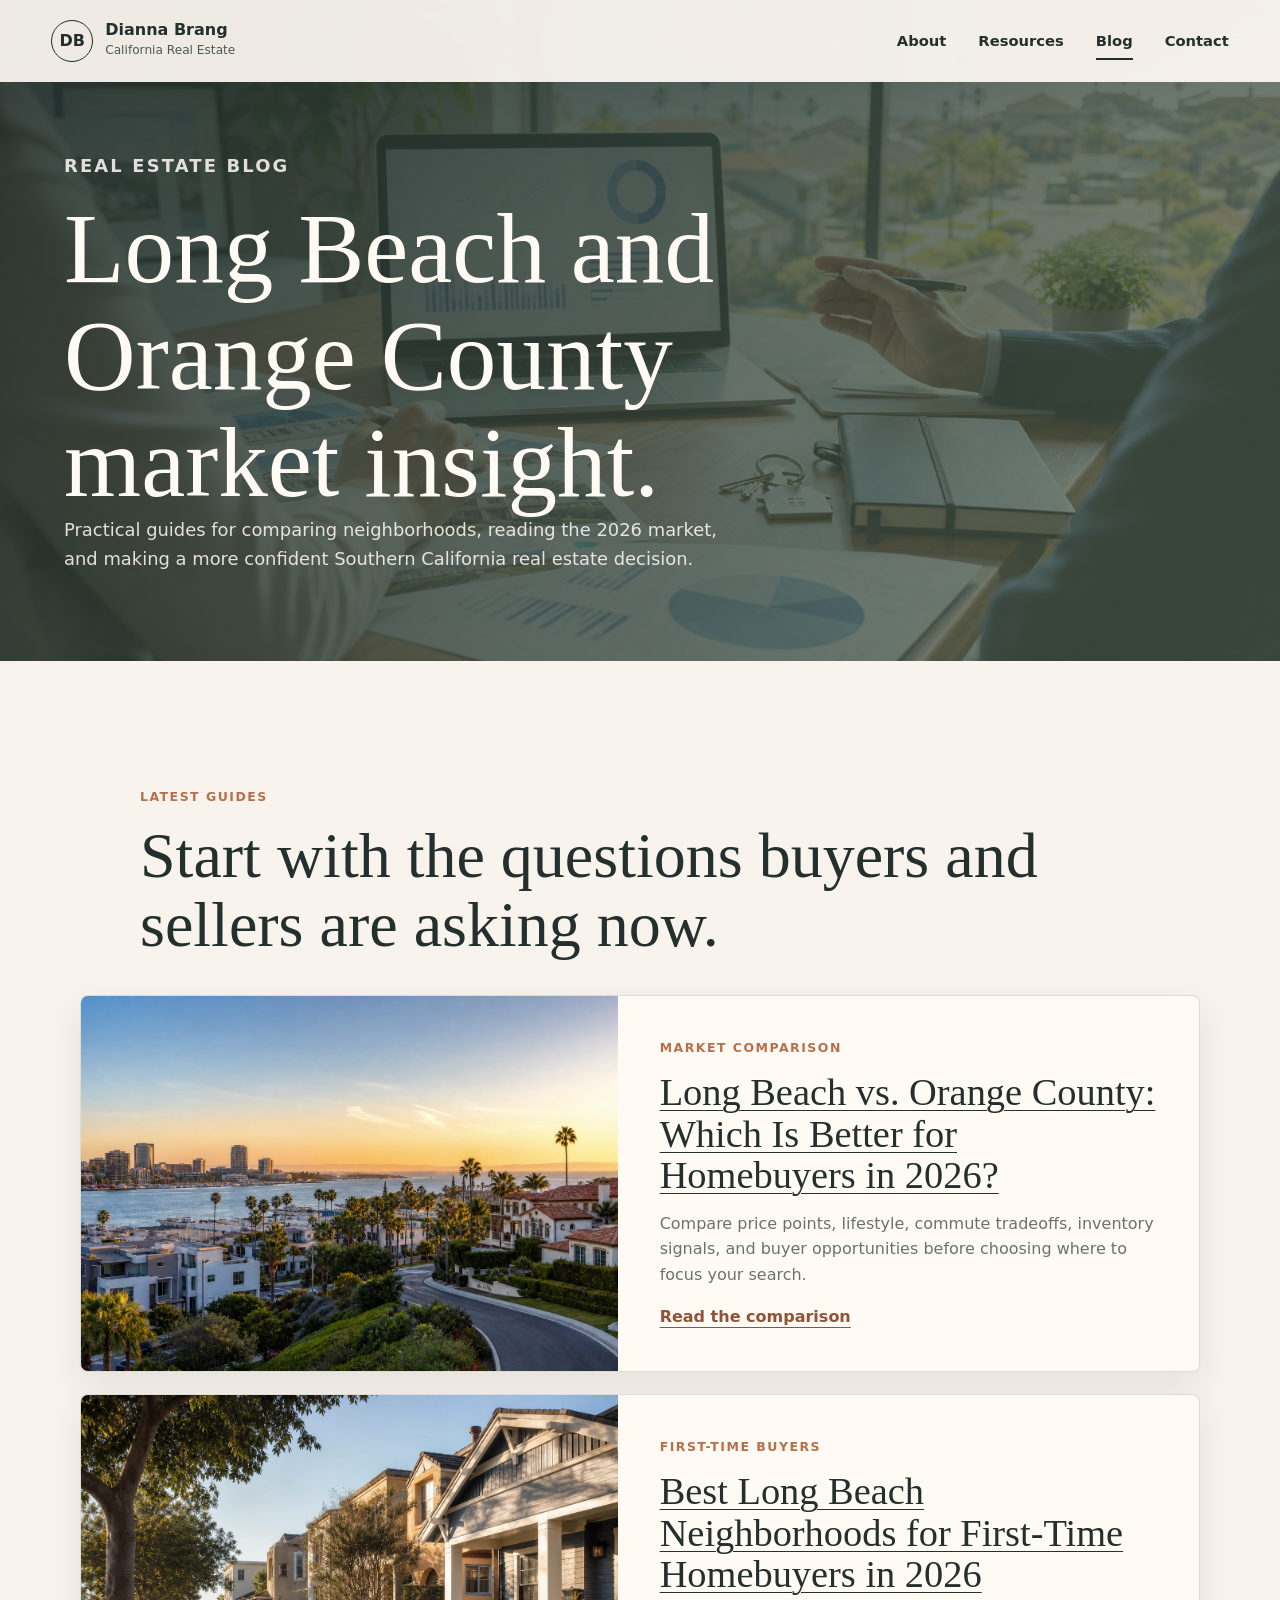
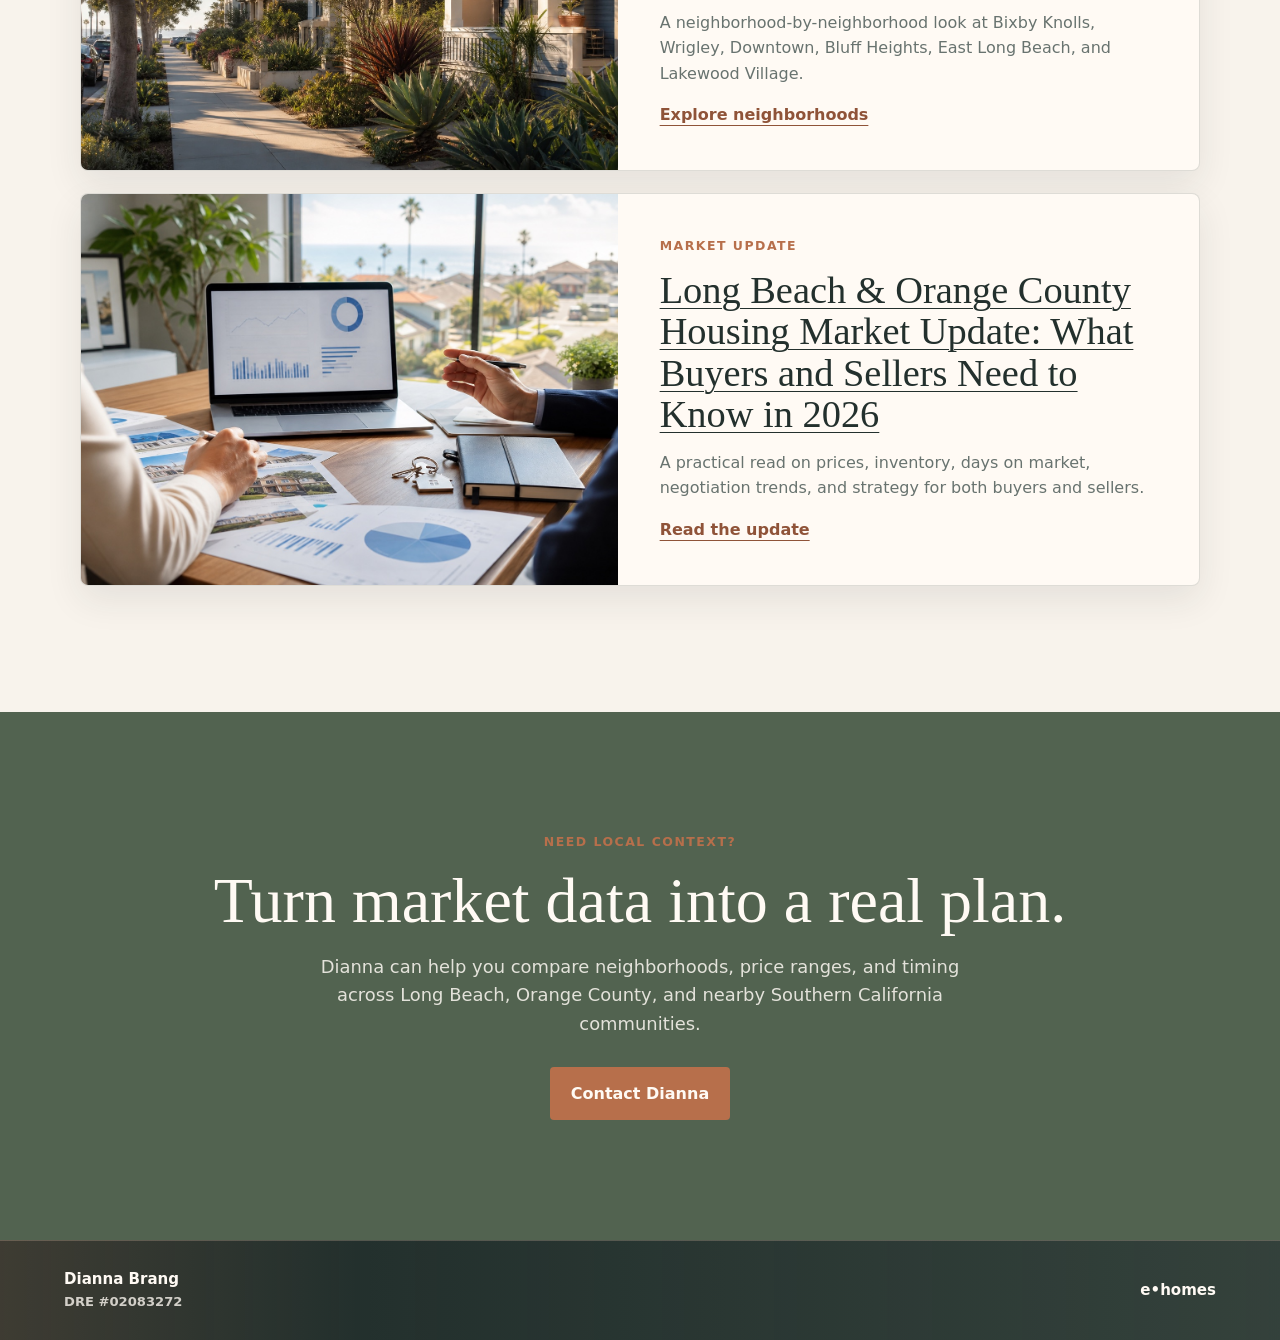
==== commit a0c3ff7e: "saving footer" ====
--- a/blog/index.html
+++ b/blog/index.html
@@ -29,7 +29,7 @@
       content="Long Beach and Orange County real estate guides for buyers and sellers in 2026."
     >
     <meta name="twitter:image" content="https://www.diannabranghomes.com/assets/img/blog/long-beach-vs-orange-county-2026.jpg">
-    <link rel="stylesheet" href="../assets/css/styles.css?v=20260520-1">
+    <link rel="stylesheet" href="../assets/css/styles.css?v=20260520-2">
     <script type="application/ld+json">
       {
         "@context": "https://schema.org",
@@ -182,13 +182,8 @@
       </section>
     </main>
 
-    <footer class="site-footer">
-      <p>Dianna Brang &bull; California Real Estate</p>
-      <a href="https://www.zillow.com/profile/diannabrang" rel="noopener noreferrer" target="_blank">
-        View Dianna on Zillow
-      </a>
-    </footer>
+    <footer class="site-footer" data-site-footer></footer>
 
-    <script src="../assets/js/main.js?v=20260520-2"></script>
+    <script src="../assets/js/main.js?v=20260520-3"></script>
   </body>
 </html>
--- a/assets/css/styles.css
+++ b/assets/css/styles.css
@@ -789,22 +789,46 @@
 }
 
 .site-footer {
-  display: flex;
+  display: grid;
+  grid-template-columns: repeat(2, minmax(0, 1fr));
   align-items: center;
-  justify-content: space-between;
-  gap: 18px;
+  gap: 16px;
   padding: 28px clamp(20px, 5vw, 72px);
-  background: var(--charcoal);
+  border-top: 1px solid rgba(255, 216, 189, 0.22);
+  background:
+    linear-gradient(90deg, rgba(183, 111, 75, 0.18), transparent 28%, rgba(139, 155, 133, 0.16)),
+    var(--charcoal);
   color: var(--warm-white);
   font-size: 0.94rem;
-}
-
-.site-footer p {
+  letter-spacing: 0;
+}
+
+.site-footer .footer-brand,
+.site-footer .footer-item {
+  color: inherit;
+  font: inherit;
+  font-weight: 650;
+  line-height: 1.4;
   margin: 0;
-}
-
-.site-footer a {
-  color: #ffd8bd;
+  overflow-wrap: anywhere;
+  text-decoration: none;
+}
+
+.footer-brand {
+  display: flex;
+  flex-direction: column;
+  gap: 3px;
+  text-align: left;
+}
+
+.footer-license {
+  color: rgba(255, 250, 244, 0.78);
+  font-size: 0.82rem;
+  font-weight: 600;
+}
+
+.site-footer .footer-item {
+  text-align: right;
 }
 
 .contact-hero {
@@ -1366,8 +1390,9 @@
   }
 
   .site-footer {
-    align-items: flex-start;
-    flex-direction: column;
+    gap: 10px;
+    padding: 22px 16px;
+    font-size: clamp(0.72rem, 2.6vw, 0.9rem);
   }
 
   .blog-article,
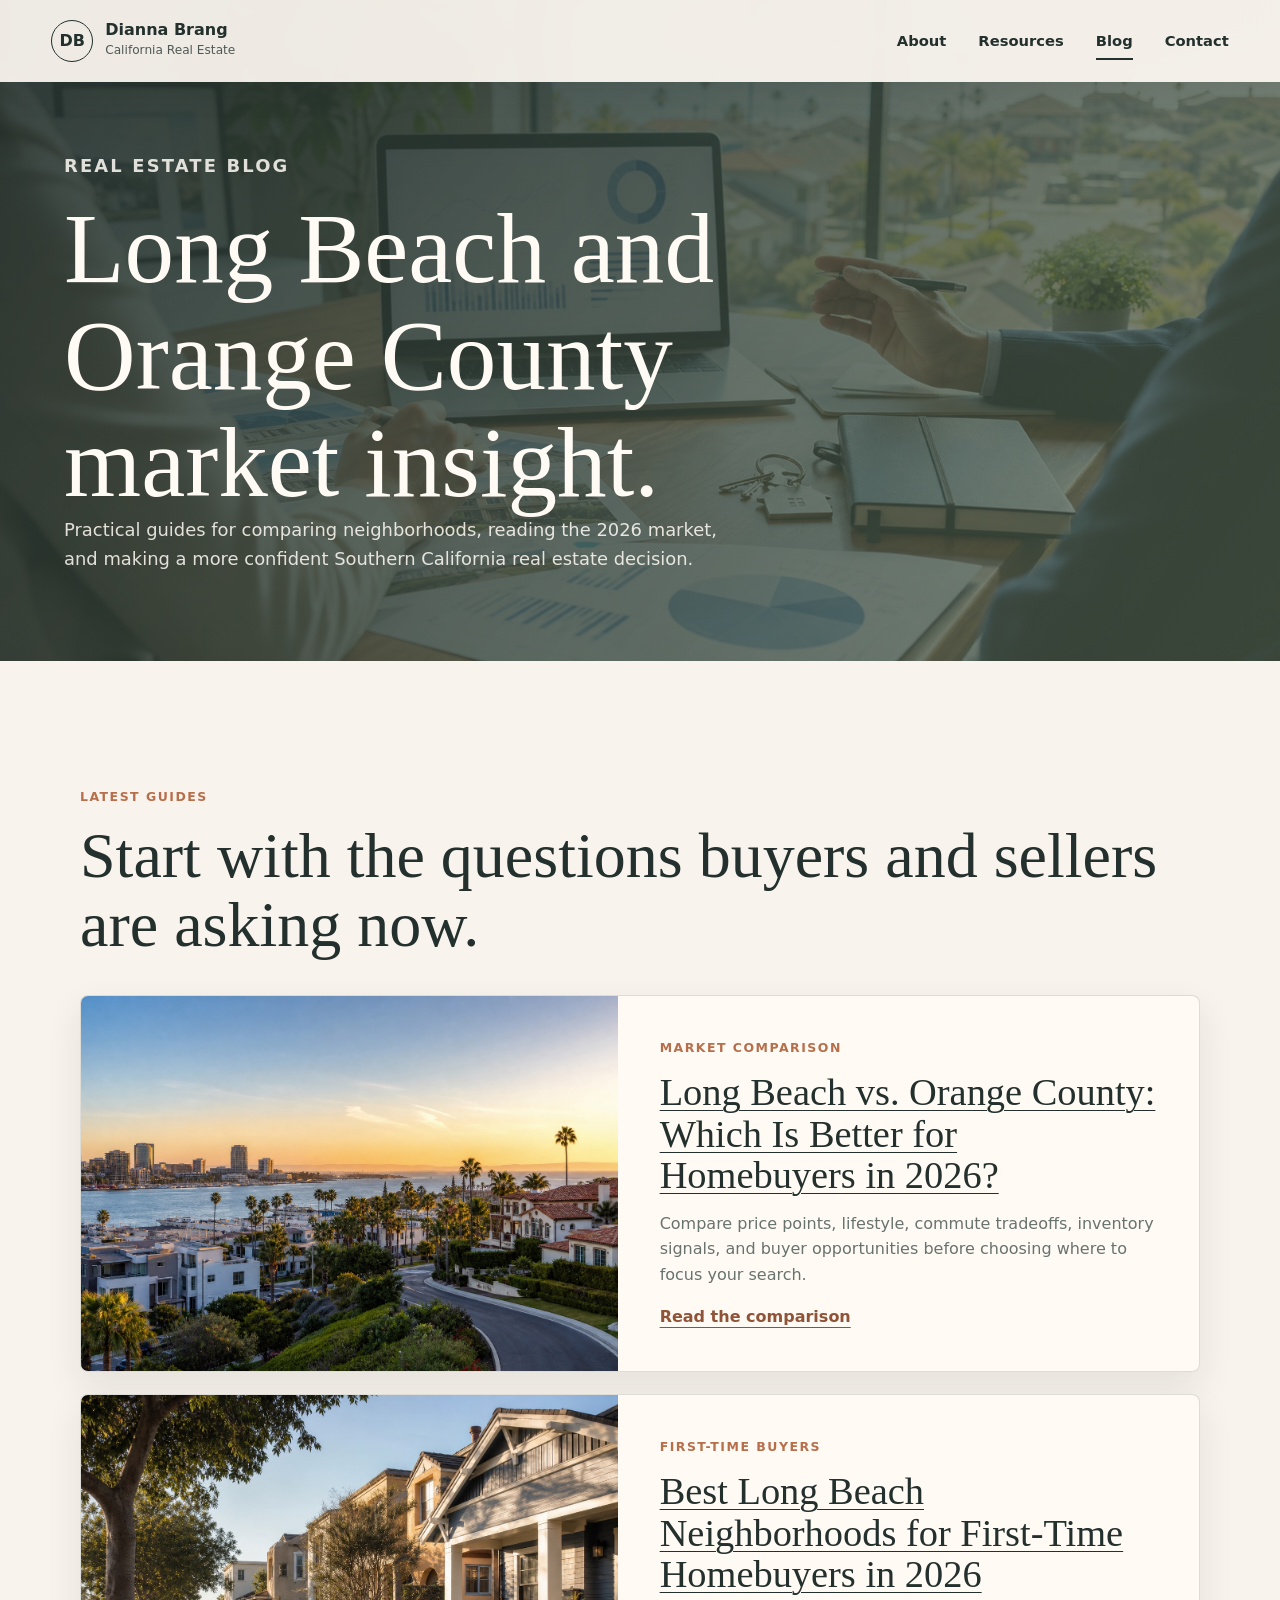
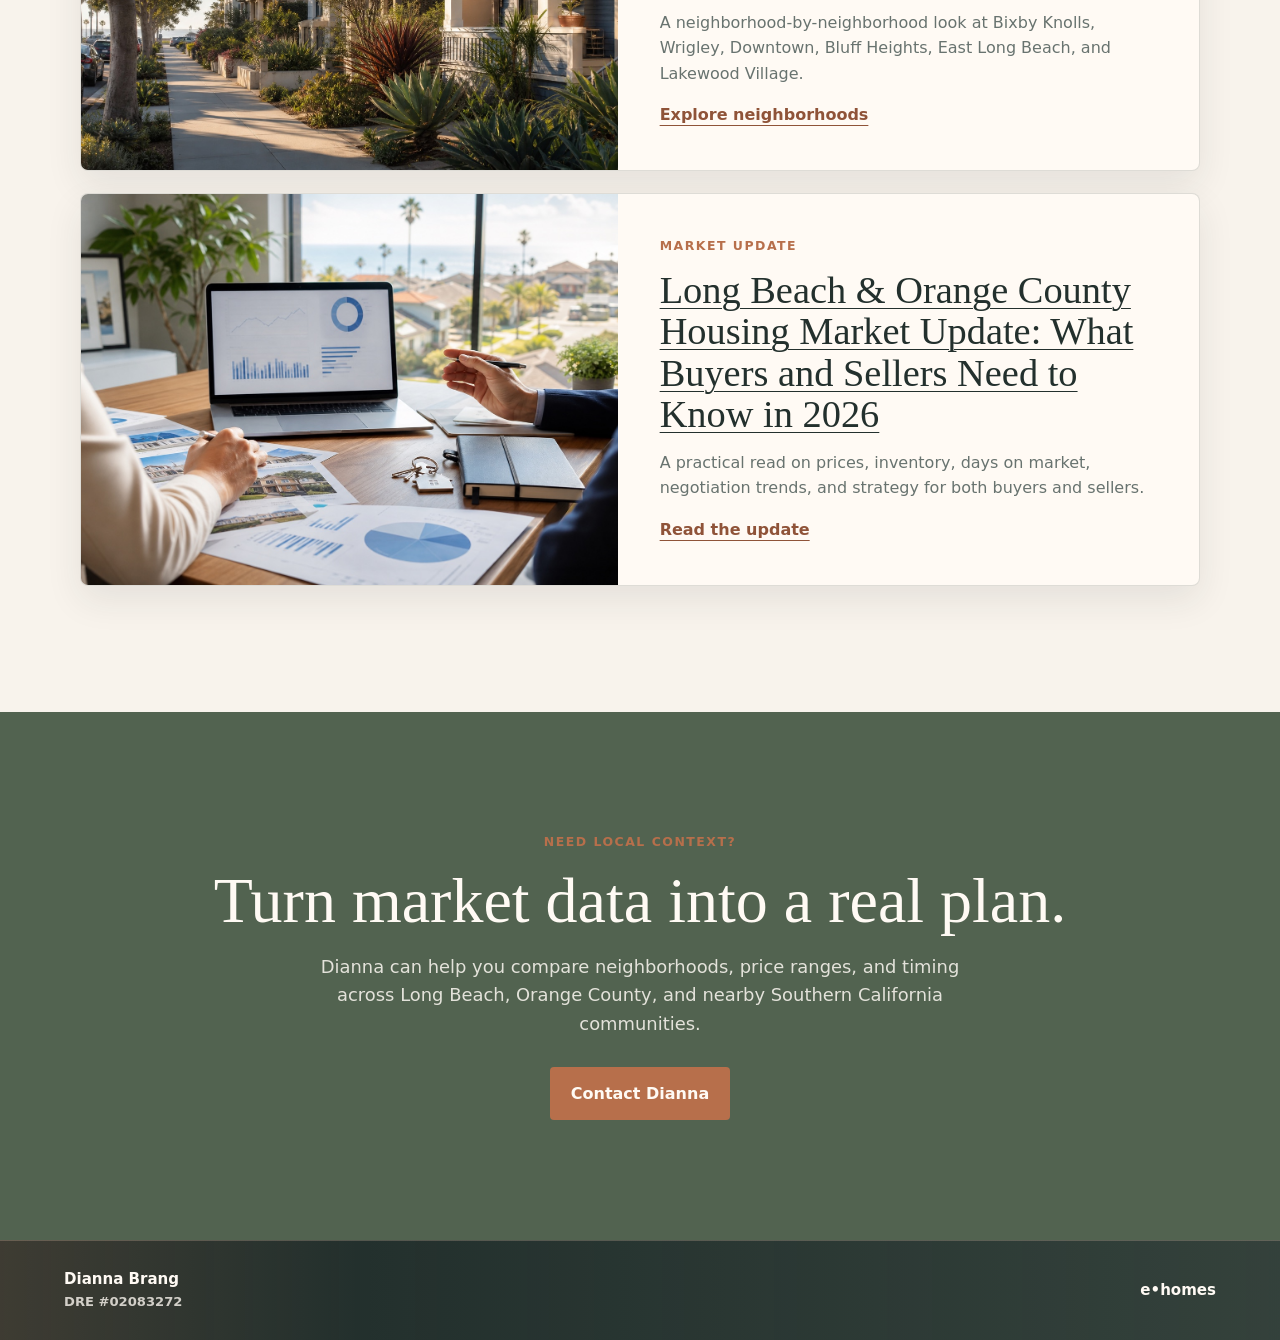
==== commit 24227e0b: "updating photos" ====
--- a/blog/index.html
+++ b/blog/index.html
@@ -5,7 +5,7 @@
     <meta name="viewport" content="width=device-width, initial-scale=1">
     <meta
       name="description"
-      content="Real estate guides from Dianna Brang for Long Beach and Orange County buyers and sellers, including 2026 market updates, neighborhood tips, and area comparisons."
+      content="Real estate guides from Dianna Brang for Southern California buyers and sellers, including 2026 market updates, neighborhood tips, and area comparisons."
     >
     <meta name="robots" content="index, follow, max-image-preview:large">
     <title>Real Estate Blog | Dianna Brang California Real Estate</title>
--- a/assets/css/styles.css
+++ b/assets/css/styles.css
@@ -349,9 +349,9 @@
   width: min(980px, calc(100% - 40px));
   margin: -8px auto 24px;
   display: flex;
-  flex-wrap: wrap;
-  align-items: center;
-  gap: 8px 12px;
+  flex-direction: column;
+  align-items: flex-start;
+  gap: 6px;
   color: var(--muted);
   font-size: 0.95rem;
 }
@@ -359,6 +359,12 @@
 .award-note strong {
   color: var(--charcoal);
   font-weight: 800;
+}
+
+.award-note a {
+  color: var(--terracotta-dark);
+  font-weight: 750;
+  text-underline-offset: 4px;
 }
 
 .review-marquee {
@@ -526,15 +532,20 @@
 }
 
 .profile-panel {
-  align-self: stretch;
-  display: grid;
-  align-content: center;
-  gap: 22px;
-  padding: clamp(18px, 4vw, 34px);
+  align-self: center;
+  width: 100%;
+  aspect-ratio: 1;
+  overflow: hidden;
   border: 1px solid var(--line);
   border-radius: 8px;
-  background: linear-gradient(145deg, rgba(231, 213, 194, 0.48), rgba(255, 250, 244, 0.92));
+  background: var(--sand);
   box-shadow: var(--shadow);
+}
+
+.profile-panel img {
+  width: 100%;
+  height: 100%;
+  object-fit: cover;
 }
 
 .contact-aside img {
@@ -546,17 +557,20 @@
   box-shadow: 0 16px 36px rgba(35, 48, 45, 0.12);
 }
 
-.profile-panel p {
-  margin-bottom: 0;
-}
-
 .services-section {
   background: #f0e4d6;
 }
 
 .section-heading {
-  width: min(1000px, 100%);
+  width: min(1120px, 100%);
   margin: 0 auto 36px;
+}
+
+.services-title {
+  max-width: 760px;
+  margin-bottom: 0;
+  color: var(--terracotta);
+  font-size: 4.35rem;
 }
 
 .service-grid {
@@ -750,6 +764,16 @@
 
 .areas-grid {
   grid-template-columns: minmax(0, 0.88fr) minmax(0, 1.12fr);
+}
+
+.area-list-column {
+  display: grid;
+  align-content: start;
+  gap: 14px;
+}
+
+.area-list-title {
+  margin-bottom: 0;
 }
 
 .area-list {
@@ -1305,6 +1329,10 @@
     grid-template-columns: repeat(2, minmax(0, 1fr));
   }
 
+  .services-title {
+    font-size: 3.35rem;
+  }
+
   .contact-aside {
     position: static;
   }
@@ -1378,6 +1406,10 @@
 
   .service-card {
     min-height: 0;
+  }
+
+  .services-title {
+    font-size: 2.75rem;
   }
 
   .image-band {
